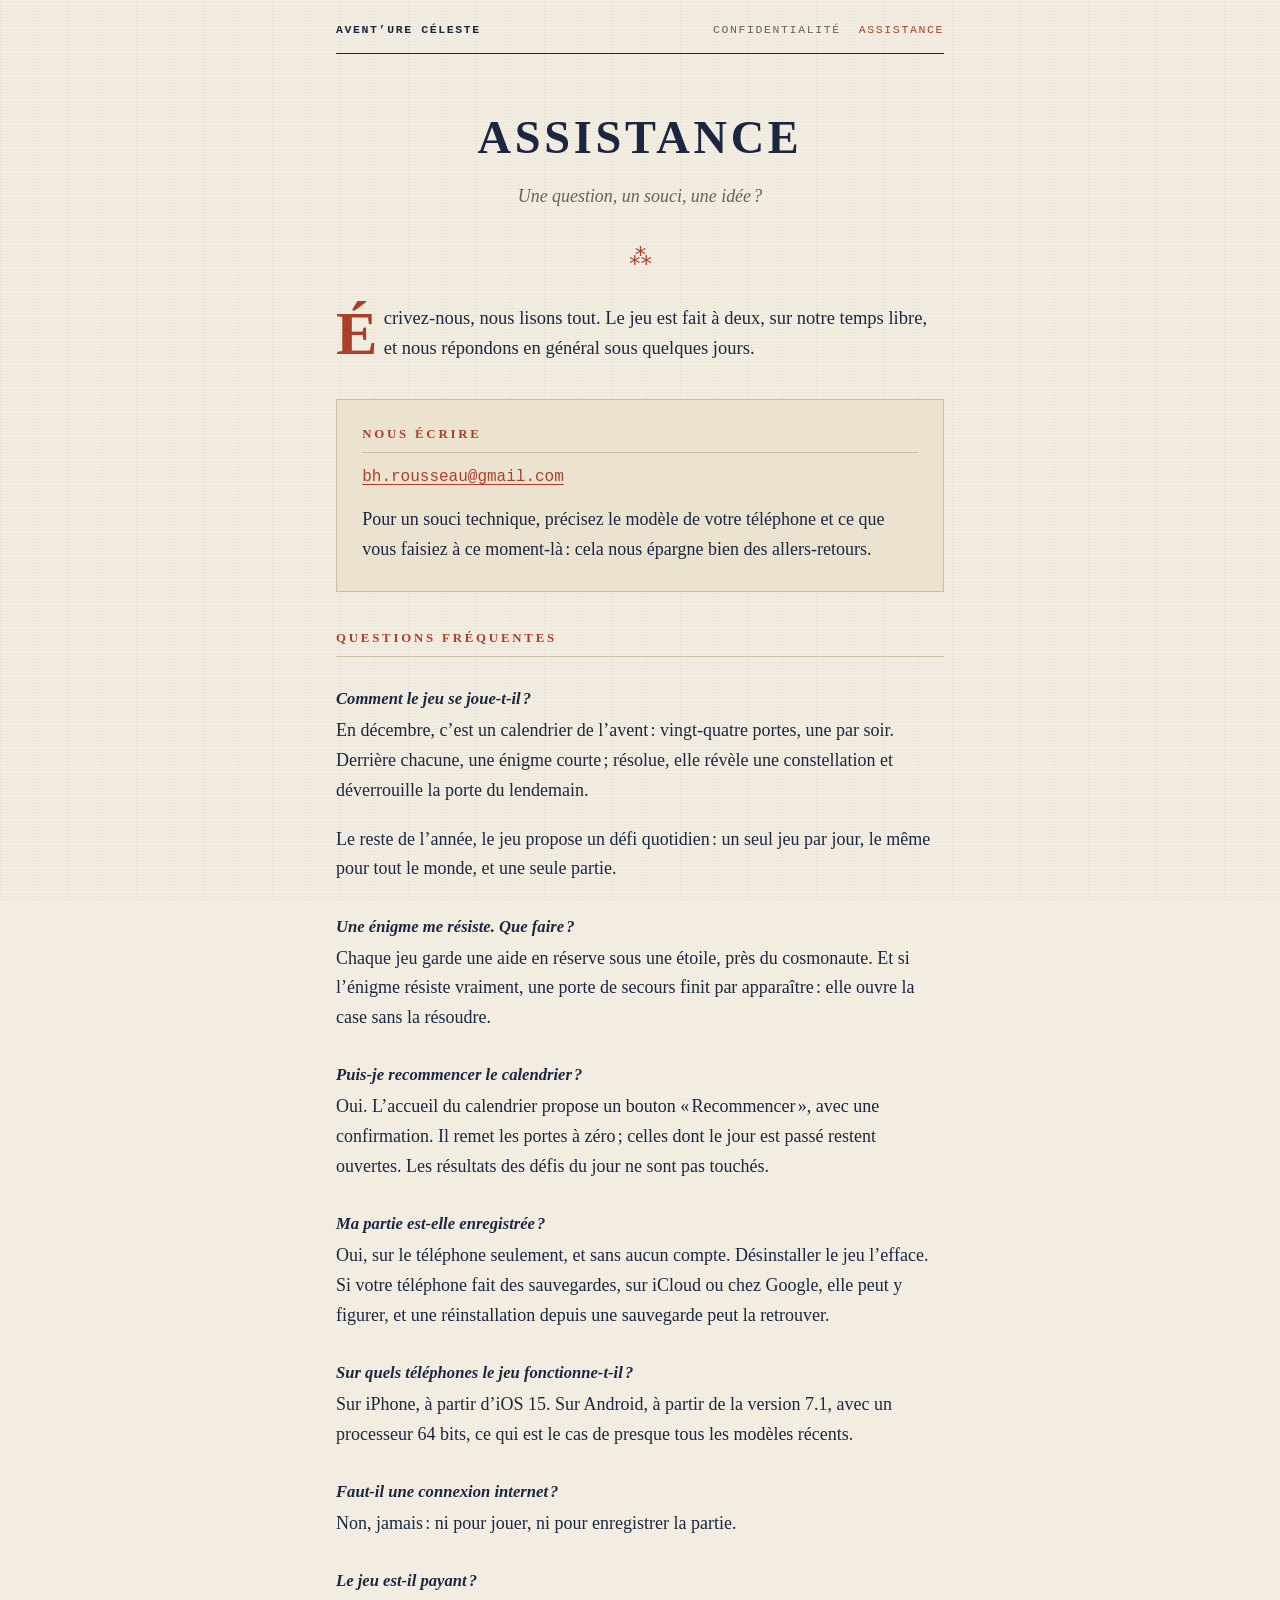
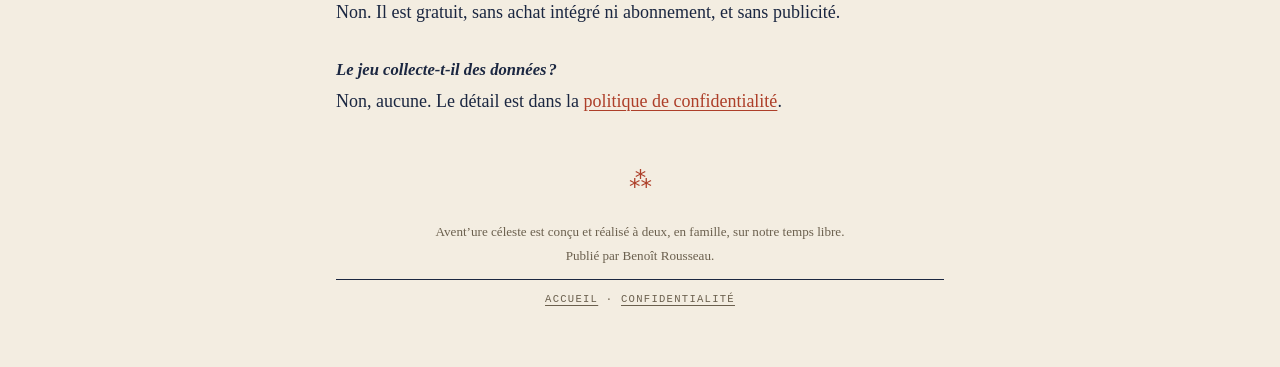
==== assistance.html @ ec70ee6d "Le site est repense d'un bloc, fond et forme, en clair uniquement Le theme sombre disparait : la pag" ====
<!DOCTYPE html>
<html lang="fr">
<head>
<meta charset="utf-8">
<meta name="viewport" content="width=device-width, initial-scale=1">
<meta name="color-scheme" content="light">
<title>Assistance — Avent’ure céleste</title>
<meta name="description" content="Questions fréquentes et contact pour Avent’ure céleste, le calendrier de l’avent à ouvrir en famille.">
<link rel="stylesheet" href="style.css">
</head>
<body>
<div class="page">

<header class="bandeau">
    <a class="marque" href="index.html">Avent’ure céleste</a>
    <nav aria-label="Pages du site">
        <a href="confidentialite.html">Confidentialité</a>
        <a href="assistance.html" aria-current="page">Assistance</a>
    </nav>
</header>

<main>

<div class="cartouche">
    <h1>Assistance</h1>
    <p class="sous-titre">Une question, un souci, une idée ?</p>
</div>
<span class="fleuron" aria-hidden="true">⁂</span>

<p class="attaque lettrine">Écrivez-nous, nous lisons tout. Le jeu est fait à
deux, sur notre temps libre, et nous répondons en général sous quelques
jours.</p>

<div class="encadre">
    <h2>Nous écrire</h2>
    <p class="adresse"><a href="mailto:bh.rousseau@gmail.com?subject=Avent%E2%80%99ure%20c%C3%A9leste">bh.rousseau@gmail.com</a></p>
    <p>Pour un souci technique, précisez le modèle de votre téléphone et ce que
    vous faisiez à ce moment-là : cela nous épargne bien des allers-retours.</p>
</div>

<h2>Questions fréquentes</h2>

<h3>Comment le jeu se joue-t-il ?</h3>

<p>En décembre, c’est un calendrier de l’avent : vingt-quatre portes, une par
soir. Derrière chacune, une énigme courte ; résolue, elle révèle une
constellation et déverrouille la porte du lendemain.</p>

<p>Le reste de l’année, le jeu propose un défi quotidien : un seul jeu par jour,
le même pour tout le monde, et une seule partie.</p>

<h3>Une énigme me résiste. Que faire ?</h3>

<p>Chaque jeu garde une aide en réserve sous une étoile, près du cosmonaute. Et
si l’énigme résiste vraiment, une porte de secours finit par apparaître : elle
ouvre la case sans la résoudre.</p>

<h3>Puis-je recommencer le calendrier ?</h3>

<p>Oui. L’accueil du calendrier propose un bouton « Recommencer », avec une
confirmation. Il remet les portes à zéro ; celles dont le jour est passé restent
ouvertes. Les résultats des défis du jour ne sont pas touchés.</p>

<h3>Ma partie est-elle enregistrée ?</h3>

<p>Oui, sur le téléphone seulement, et sans aucun compte. Désinstaller le jeu
l’efface. Si votre téléphone fait des sauvegardes, sur iCloud ou chez Google,
elle peut y figurer, et une réinstallation depuis une sauvegarde peut la
retrouver.</p>

<h3>Sur quels téléphones le jeu fonctionne-t-il ?</h3>

<p>Sur iPhone, à partir d’iOS 15. Sur Android, à partir de la version 7.1, avec
un processeur 64 bits, ce qui est le cas de presque tous les modèles récents.</p>

<h3>Faut-il une connexion internet ?</h3>

<p>Non, jamais : ni pour jouer, ni pour enregistrer la partie.</p>

<h3>Le jeu est-il payant ?</h3>

<p>Non. Il est gratuit, sans achat intégré ni abonnement, et sans publicité.</p>

<h3>Le jeu collecte-t-il des données ?</h3>

<p>Non, aucune. Le détail est dans la
<a href="confidentialite.html">politique de confidentialité</a>.</p>

</main>

<footer class="colophon">
    <span class="fleuron" aria-hidden="true">⁂</span>
    <p>Avent’ure céleste est conçu et réalisé à deux, en famille, sur notre temps libre.</p>
    <p>Publié par Benoît Rousseau.</p>
    <p class="mentions"><a href="index.html">Accueil</a> · <a href="confidentialite.html">Confidentialité</a></p>
</footer>

</div>
</body>
</html>
---- style.css ----
/* Avent’ure céleste — site public.

   Registre : la planche d’atlas céleste gravé, celui que revendique déjà le jeu
   en choisissant la Cinzel, d’après les capitales de la colonne Trajane. Papier
   vergé, encre de Prusse, et le vermillon des rubriques, comme dans les livres
   anciens où les titres étaient tracés à l’encre rouge.

   Un seul thème, clair : la page est un papier, pas un écran.

   Aucune ressource externe : ni police distante, ni script, ni mesure de
   fréquentation. Une page qui affirme ne rien collecter ne fait aucune requête
   vers un tiers. Le grain du papier est dessiné en CSS. */

:root {
    color-scheme: light;

    --papier:       #f3ede1;
    --papier-fonce: #ebe2d0;
    --trait:        #cbbda2;
    --encre:        #1b2741;
    --encre-douce:  #6b604e;
    --vermillon:    #ad3f29;

    --serif: ui-serif, "Iowan Old Style", "Palatino Linotype", Palatino, "Book Antiqua", Georgia, serif;
    --mono:  ui-monospace, SFMono-Regular, "SF Mono", Menlo, Consolas, "Liberation Mono", monospace;

    --colonne: 38rem;
}

* { box-sizing: border-box; }

html { -webkit-text-size-adjust: 100%; }

body {
    margin: 0;
    padding: 0 22px 56px;
    background: var(--papier);
    color: var(--encre);
    font-family: var(--serif);
    font-size: 18px;
    line-height: 1.66;
    position: relative;
    text-rendering: optimizeLegibility;
    -webkit-font-smoothing: antialiased;
}

/* Le vergé : les fines vergeures horizontales, et de loin en loin les
   pontuseaux verticaux, comme sur une feuille faite à la forme. */
body::before {
    content: "";
    position: fixed;
    inset: 0;
    z-index: -1;
    pointer-events: none;
    background-image:
        repeating-linear-gradient(0deg,  rgba(27, 39, 65, .022) 0 1px, transparent 1px 3px),
        repeating-linear-gradient(90deg, rgba(27, 39, 65, .024) 0 1px, transparent 1px 34px);
}

::selection { background: rgba(173, 63, 41, .16); }

.page { max-width: var(--colonne); margin: 0 auto; }

p { margin: 0 0 1.05em; }

a {
    color: var(--vermillon);
    text-decoration-thickness: 1px;
    text-underline-offset: 3px;
}
a:hover { color: var(--encre); }

/* --------------------------------------------------------------- bandeau */

.bandeau {
    display: flex;
    align-items: baseline;
    justify-content: space-between;
    gap: 14px;
    flex-wrap: wrap;
    padding: 20px 0 14px;
    border-bottom: 1px solid var(--encre);
    font-family: var(--mono);
    font-size: 0.72rem;
    letter-spacing: 0.14em;
    text-transform: uppercase;
}

.bandeau .marque { color: var(--encre); text-decoration: none; font-weight: 600; }
.bandeau nav { display: flex; gap: 18px; }
.bandeau nav a { color: var(--encre-douce); text-decoration: none; }
.bandeau a:hover,
.bandeau nav a[aria-current] { color: var(--vermillon); }

/* -------------------------------------------------------------- cartouche */

/* Le titre se compose comme la page de titre d’un atlas : centré, en
   capitales espacées, sous un surtitre discret, et fermé par un astérisme. */
.cartouche {
    text-align: center;
    padding: 58px 0 6px;
}

.surtitre {
    margin: 0 0 18px;
    font-family: var(--mono);
    font-size: 0.7rem;
    letter-spacing: 0.2em;
    text-transform: uppercase;
    color: var(--encre-douce);
}

h1 {
    margin: 0;
    font-size: clamp(1.9rem, 7.4vw, 2.9rem);
    font-weight: 600;
    line-height: 1.14;
    letter-spacing: 0.08em;
    text-transform: uppercase;
}

.sous-titre {
    max-width: 26rem;
    margin: 18px auto 0;
    font-size: 1.12rem;
    font-style: italic;
    line-height: 1.5;
    color: var(--encre-douce);
}

/* L’astérisme, trois étoiles en triangle : le fleuron du site. */
.fleuron {
    display: block;
    margin: 30px 0 34px;
    text-align: center;
    color: var(--vermillon);
    font-size: 1.45rem;
    letter-spacing: 0;
    line-height: 1;
}

.estampille sup { text-transform: none; }

.estampille {
    margin: -14px 0 30px;
    text-align: center;
    font-family: var(--mono);
    font-size: 0.68rem;
    letter-spacing: 0.14em;
    text-transform: uppercase;
    color: var(--encre-douce);
}

/* ------------------------------------------------------------------ texte */

.attaque { font-size: 1.16rem; line-height: 1.62; }

/* La lettrine, à l’encre rouge, ouvre le premier paragraphe. */
.lettrine::first-letter {
    float: left;
    margin: 0.06em 0.1em 0 0;
    font-size: 3.35em;
    line-height: 0.86;
    font-weight: 600;
    color: var(--vermillon);
}

/* Les rubriques : capitales espacées, à l’encre rouge, sur un filet. */
h2 {
    margin: 2.6em 0 0.9em;
    padding-bottom: 0.5em;
    border-bottom: 1px solid var(--trait);
    font-size: 0.8rem;
    font-weight: 600;
    letter-spacing: 0.22em;
    text-transform: uppercase;
    color: var(--vermillon);
}

h3 {
    margin: 1.7em 0 0.2em;
    font-size: 1.04rem;
    font-weight: 600;
    font-style: italic;
}

h3 + p { margin-top: 0; }

ul { margin: 0 0 1.05em; padding-left: 1.15em; }
li { margin-bottom: 0.45em; }
li::marker { color: var(--vermillon); }

/* -------------------------------------------------------------- promesse */

.promesse {
    display: flex;
    flex-wrap: wrap;
    justify-content: center;
    gap: 4px 0;
    margin: 2.8em 0;
    padding: 0.9em 0;
    list-style: none;
    border-top: 1px solid var(--trait);
    border-bottom: 1px solid var(--trait);
    font-size: 0.78rem;
    letter-spacing: 0.16em;
    text-transform: uppercase;
}

.promesse li { margin: 0; }
.promesse li::marker { content: none; }
.promesse li + li::before {
    content: "·";
    margin: 0 0.75em;
    color: var(--vermillon);
}

/* ---------------------------------------------------------------- planche */

/* La planche est tracée par outils/planche.py depuis les données du jeu :
   directions réelles, projection stéréographique, rayon des étoiles tiré de
   leur magnitude. Le double filet est le cadre d’une planche gravée. */
.planche-figure { margin: 2.4em 0 0.6em; }

.cadre {
    border: 3px double var(--encre);
    padding: 8px;
}

.planche { display: block; width: 100%; height: auto; }

.planche .figure line    { stroke: var(--encre); stroke-width: .6; opacity: .42; }
.planche .champ circle   { fill: var(--encre); opacity: .42; }
.planche .sommets circle { fill: var(--encre); }
.planche .sommets .halo  { fill: none; stroke: var(--vermillon); stroke-width: .7; opacity: .7; }

.planche .noms text {
    font-family: var(--serif);
    font-style: italic;
    font-size: 10px;
    fill: var(--encre-douce);
}

.planche-figure figcaption { margin-top: 1.1em; text-align: center; }

.legende {
    margin: 0 0 0.7em;
    font-size: 0.78rem;
    font-weight: 600;
    letter-spacing: 0.22em;
    text-transform: uppercase;
}

.notice {
    margin: 0 auto 1em;
    max-width: 31rem;
    font-style: italic;
    font-size: 1rem;
    line-height: 1.58;
}

.credit {
    margin: 0 auto;
    max-width: 31rem;
    font-size: 0.8rem;
    line-height: 1.55;
    color: var(--encre-douce);
}

.credit a { color: var(--encre-douce); }
.credit a:hover { color: var(--vermillon); }

/* --------------------------------------------------------------- sommaire */

.sommaire { list-style: none; padding: 0; margin: 0; }

.sommaire li {
    margin: 0;
    padding: 0.85em 0;
    border-bottom: 1px solid var(--trait);
}
.sommaire li::marker { content: none; }

.sommaire a { font-size: 1.08rem; font-weight: 600; text-decoration: none; }
.sommaire a:hover { text-decoration: underline; }

.sommaire span {
    display: block;
    font-size: 0.95rem;
    font-style: italic;
    color: var(--encre-douce);
}

/* ----------------------------------------------------------------- encadré */

.encadre {
    margin: 2em 0;
    padding: 1.2em 1.4em 0.4em;
    background: var(--papier-fonce);
    border: 1px solid var(--trait);
}

.encadre h2 { margin-top: 0.2em; }

.adresse {
    margin: 0.2em 0 0.9em;
    font-family: var(--mono);
    font-size: 1rem;
    word-break: break-all;
}

/* ---------------------------------------------------------------- colophon */

.colophon {
    margin-top: 4em;
    text-align: center;
    font-size: 0.82rem;
    line-height: 1.6;
    color: var(--encre-douce);
}

.colophon .fleuron { margin: 0 0 1.2em; }
.colophon p { margin: 0 0 0.3em; }

.colophon .mentions {
    margin-top: 1.2em;
    padding-top: 1em;
    border-top: 1px solid var(--encre);
    font-family: var(--mono);
    font-size: 0.66rem;
    letter-spacing: 0.12em;
    text-transform: uppercase;
}

.colophon a { color: var(--encre-douce); }
.colophon a:hover { color: var(--vermillon); }

@media (max-width: 520px) {
    body { font-size: 17px; padding: 0 18px 48px; }

    .bandeau { flex-direction: column; align-items: center; gap: 8px; text-align: center; }

    .promesse {
        display: grid;
        grid-template-columns: 1fr 1fr;
        gap: 0.55em 0;
        text-align: center;
    }
    .promesse li + li::before { content: none; }
    .promesse li:nth-child(odd) { border-right: 1px solid var(--trait); }
    .cartouche { padding-top: 42px; }
    .attaque { font-size: 1.08rem; }
    .encadre { padding-left: 1.1em; padding-right: 1.1em; }
}
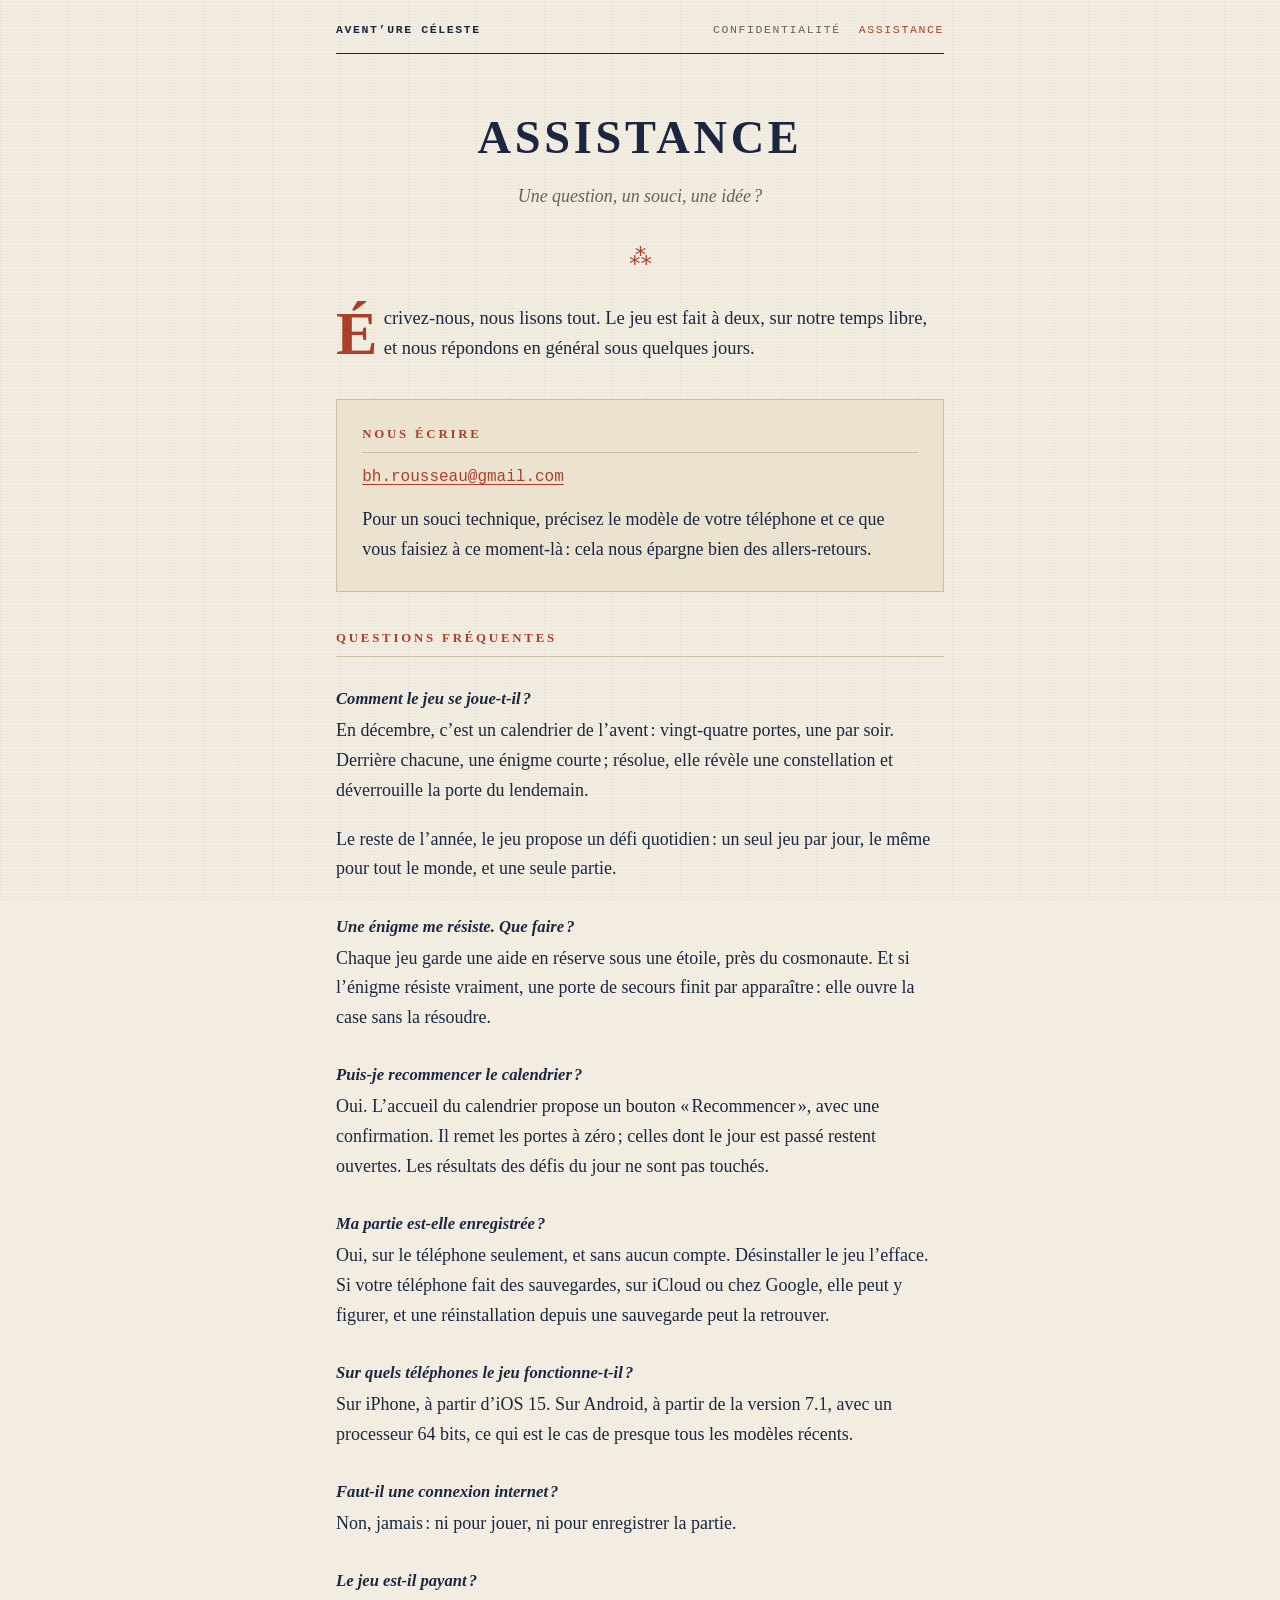
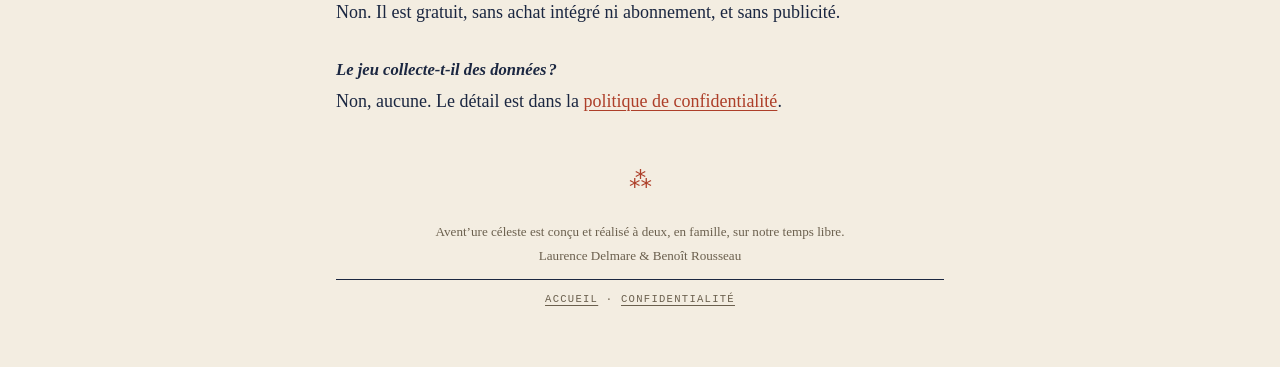
==== commit e7cca1fe: "Le colophon nomme les deux auteurs La ligne Publie par Benoit Rousseau ne disait qu'une moitie de l'" ====
--- a/assistance.html
+++ b/assistance.html
@@ -6,16 +6,16 @@
 <meta name="color-scheme" content="light">
 <title>Assistance — Avent’ure céleste</title>
 <meta name="description" content="Questions fréquentes et contact pour Avent’ure céleste, le calendrier de l’avent à ouvrir en famille.">
-<link rel="stylesheet" href="style.css">
+<link rel="stylesheet" href="style.css?v=77f6865f">
 </head>
 <body>
 <div class="page">
 
 <header class="bandeau">
-    <a class="marque" href="index.html">Avent’ure céleste</a>
+    <a class="marque" href="index.html?v=77f6865f">Avent’ure céleste</a>
     <nav aria-label="Pages du site">
-        <a href="confidentialite.html">Confidentialité</a>
-        <a href="assistance.html" aria-current="page">Assistance</a>
+        <a href="confidentialite.html?v=77f6865f">Confidentialité</a>
+        <a href="assistance.html?v=77f6865f" aria-current="page">Assistance</a>
     </nav>
 </header>
 
@@ -84,15 +84,15 @@
 <h3>Le jeu collecte-t-il des données ?</h3>
 
 <p>Non, aucune. Le détail est dans la
-<a href="confidentialite.html">politique de confidentialité</a>.</p>
+<a href="confidentialite.html?v=77f6865f">politique de confidentialité</a>.</p>
 
 </main>
 
 <footer class="colophon">
     <span class="fleuron" aria-hidden="true">⁂</span>
     <p>Avent’ure céleste est conçu et réalisé à deux, en famille, sur notre temps libre.</p>
-    <p>Publié par Benoît Rousseau.</p>
-    <p class="mentions"><a href="index.html">Accueil</a> · <a href="confidentialite.html">Confidentialité</a></p>
+    <p>Laurence&nbsp;Delmare &amp; Benoît&nbsp;Rousseau</p>
+    <p class="mentions"><a href="index.html?v=77f6865f">Accueil</a> · <a href="confidentialite.html?v=77f6865f">Confidentialité</a></p>
 </footer>
 
 </div>
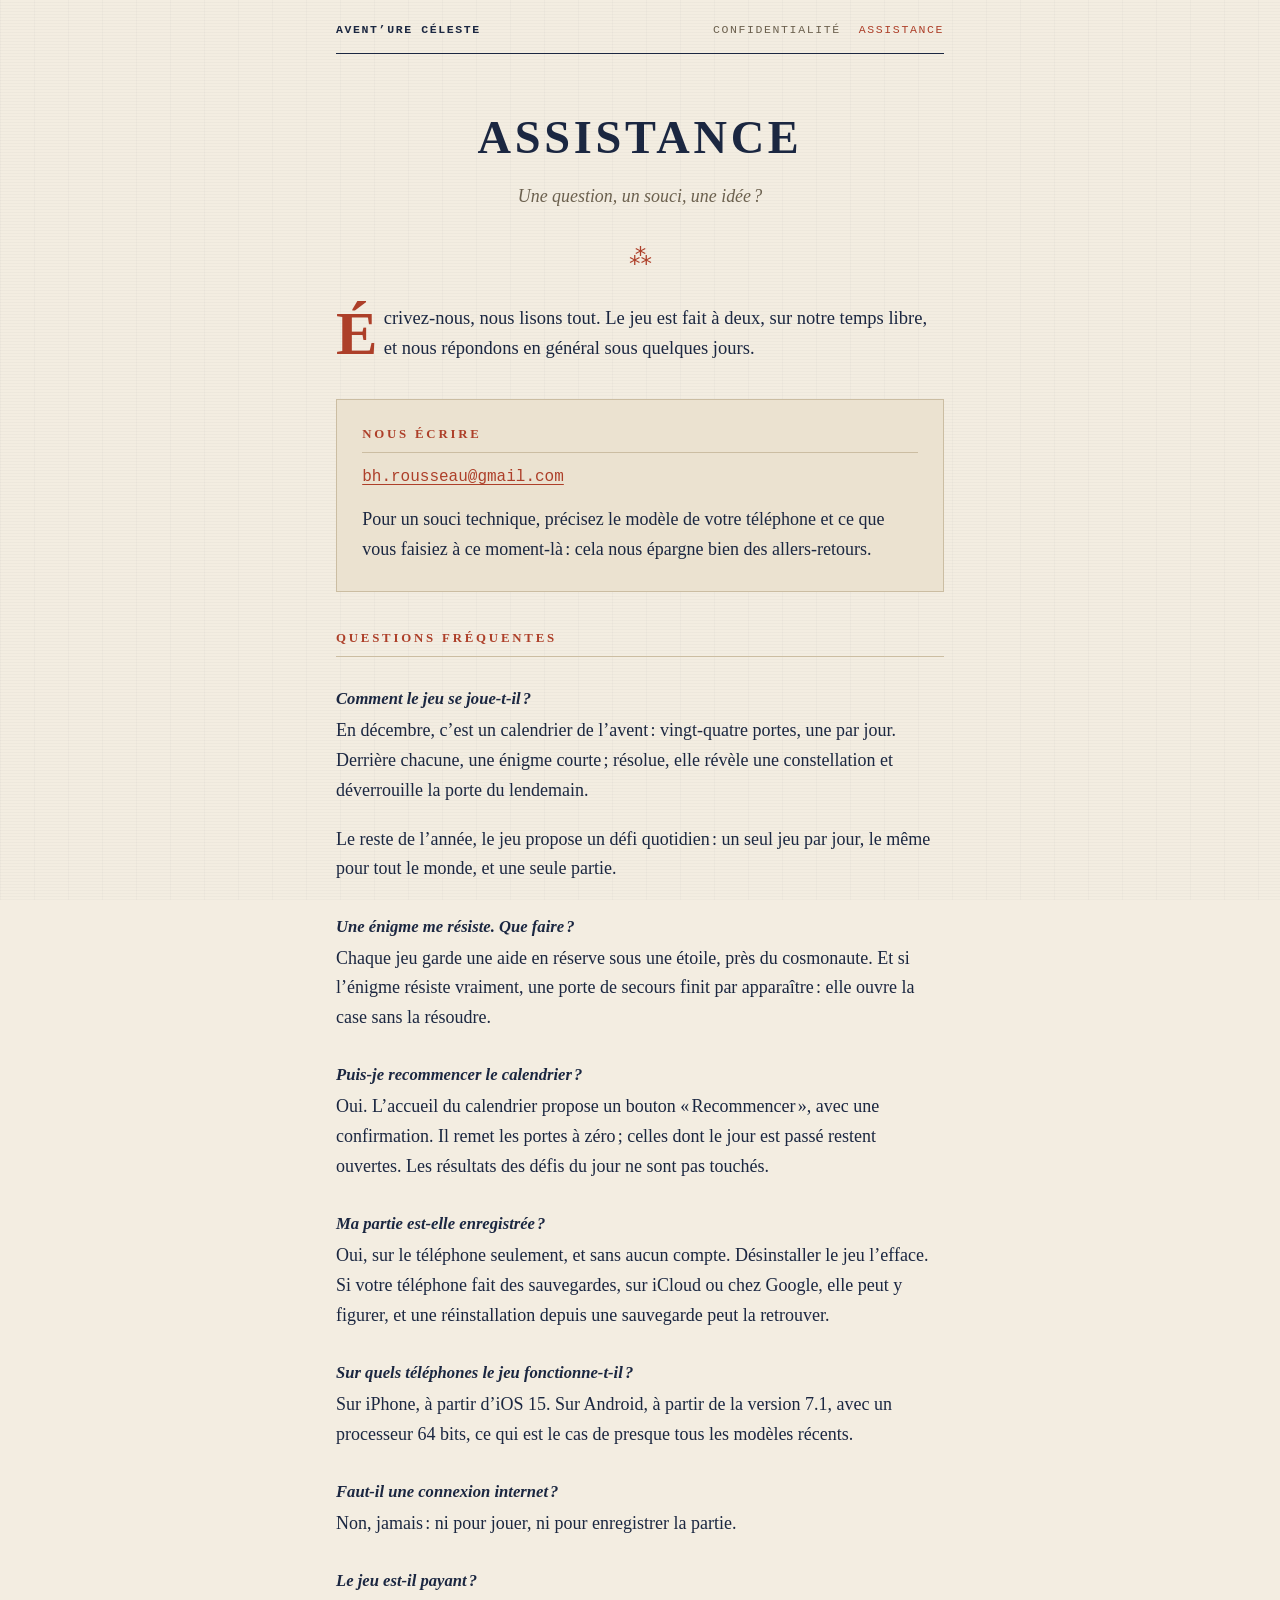
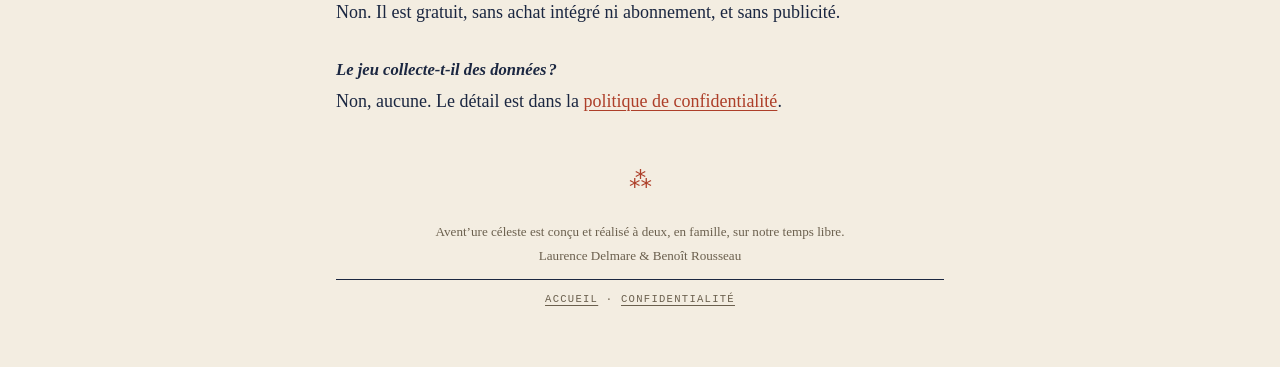
==== commit c2d7d54b: "Une porte par jour, et non par soir Le site disait une porte chaque soir de decembre. Le calendrier " ====
--- a/assistance.html
+++ b/assistance.html
@@ -6,16 +6,16 @@
 <meta name="color-scheme" content="light">
 <title>Assistance — Avent’ure céleste</title>
 <meta name="description" content="Questions fréquentes et contact pour Avent’ure céleste, le calendrier de l’avent à ouvrir en famille.">
-<link rel="stylesheet" href="style.css?v=77f6865f">
+<link rel="stylesheet" href="style.css?v=f3d1a6d8">
 </head>
 <body>
 <div class="page">
 
 <header class="bandeau">
-    <a class="marque" href="index.html?v=77f6865f">Avent’ure céleste</a>
+    <a class="marque" href="index.html?v=f3d1a6d8">Avent’ure céleste</a>
     <nav aria-label="Pages du site">
-        <a href="confidentialite.html?v=77f6865f">Confidentialité</a>
-        <a href="assistance.html?v=77f6865f" aria-current="page">Assistance</a>
+        <a href="confidentialite.html?v=f3d1a6d8">Confidentialité</a>
+        <a href="assistance.html?v=f3d1a6d8" aria-current="page">Assistance</a>
     </nav>
 </header>
 
@@ -43,7 +43,7 @@
 <h3>Comment le jeu se joue-t-il ?</h3>
 
 <p>En décembre, c’est un calendrier de l’avent : vingt-quatre portes, une par
-soir. Derrière chacune, une énigme courte ; résolue, elle révèle une
+jour. Derrière chacune, une énigme courte ; résolue, elle révèle une
 constellation et déverrouille la porte du lendemain.</p>
 
 <p>Le reste de l’année, le jeu propose un défi quotidien : un seul jeu par jour,
@@ -84,7 +84,7 @@
 <h3>Le jeu collecte-t-il des données ?</h3>
 
 <p>Non, aucune. Le détail est dans la
-<a href="confidentialite.html?v=77f6865f">politique de confidentialité</a>.</p>
+<a href="confidentialite.html?v=f3d1a6d8">politique de confidentialité</a>.</p>
 
 </main>
 
@@ -92,7 +92,7 @@
     <span class="fleuron" aria-hidden="true">⁂</span>
     <p>Avent’ure céleste est conçu et réalisé à deux, en famille, sur notre temps libre.</p>
     <p>Laurence&nbsp;Delmare &amp; Benoît&nbsp;Rousseau</p>
-    <p class="mentions"><a href="index.html?v=77f6865f">Accueil</a> · <a href="confidentialite.html?v=77f6865f">Confidentialité</a></p>
+    <p class="mentions"><a href="index.html?v=f3d1a6d8">Accueil</a> · <a href="confidentialite.html?v=f3d1a6d8">Confidentialité</a></p>
 </footer>
 
 </div>
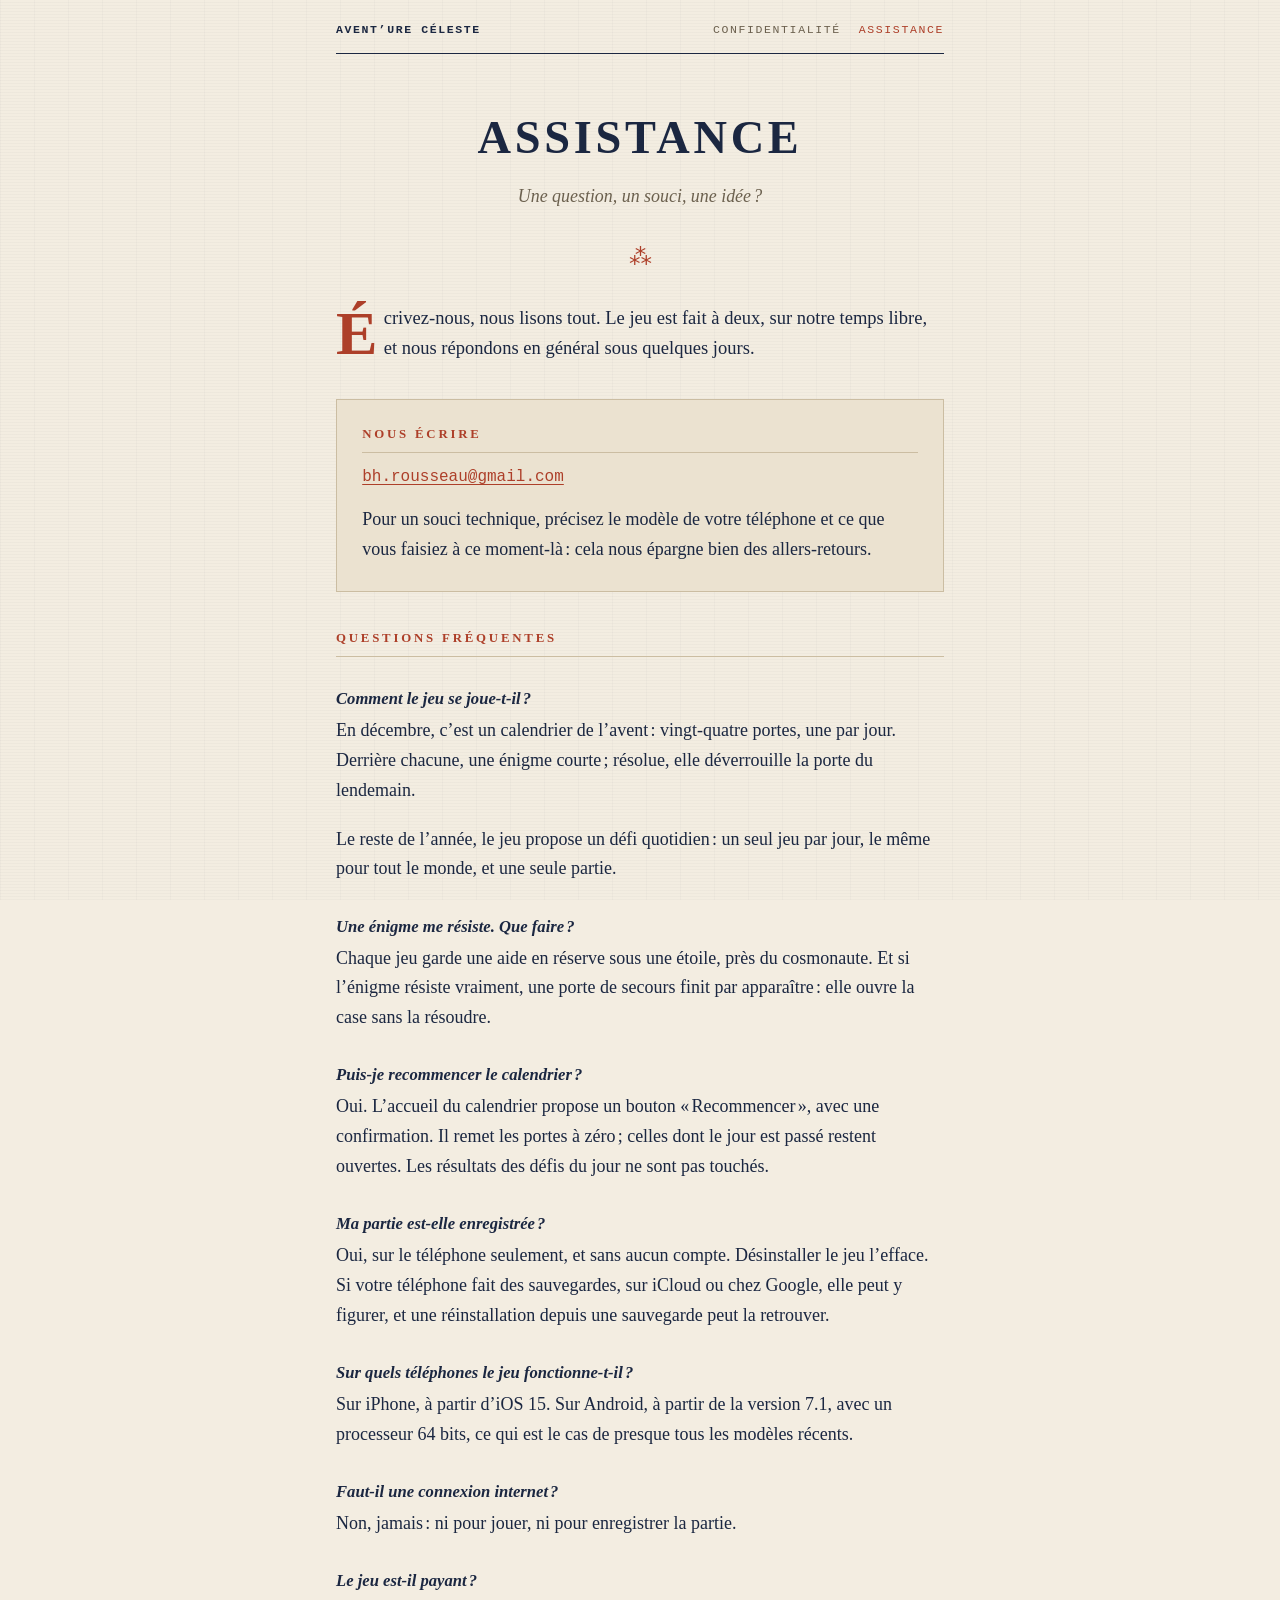
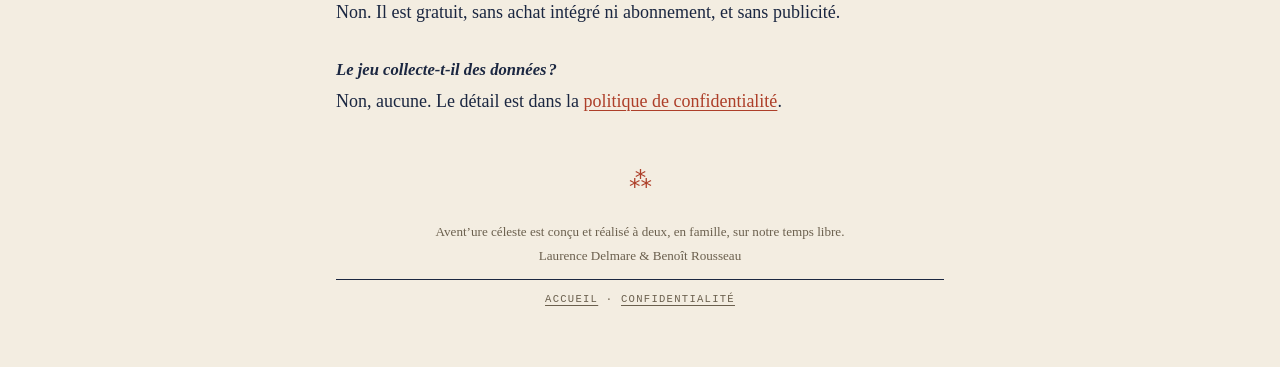
==== commit fdd446ba: "L'accueil et l'assistance gardent la surprise des portes Un calendrier de l'avent tient tout entier " ====
--- a/assistance.html
+++ b/assistance.html
@@ -6,16 +6,16 @@
 <meta name="color-scheme" content="light">
 <title>Assistance — Avent’ure céleste</title>
 <meta name="description" content="Questions fréquentes et contact pour Avent’ure céleste, le calendrier de l’avent à ouvrir en famille.">
-<link rel="stylesheet" href="style.css?v=f3d1a6d8">
+<link rel="stylesheet" href="style.css?v=7576db2f">
 </head>
 <body>
 <div class="page">
 
 <header class="bandeau">
-    <a class="marque" href="index.html?v=f3d1a6d8">Avent’ure céleste</a>
+    <a class="marque" href="index.html?v=7576db2f">Avent’ure céleste</a>
     <nav aria-label="Pages du site">
-        <a href="confidentialite.html?v=f3d1a6d8">Confidentialité</a>
-        <a href="assistance.html?v=f3d1a6d8" aria-current="page">Assistance</a>
+        <a href="confidentialite.html?v=7576db2f">Confidentialité</a>
+        <a href="assistance.html?v=7576db2f" aria-current="page">Assistance</a>
     </nav>
 </header>
 
@@ -43,8 +43,8 @@
 <h3>Comment le jeu se joue-t-il ?</h3>
 
 <p>En décembre, c’est un calendrier de l’avent : vingt-quatre portes, une par
-jour. Derrière chacune, une énigme courte ; résolue, elle révèle une
-constellation et déverrouille la porte du lendemain.</p>
+jour. Derrière chacune, une énigme courte ; résolue, elle déverrouille la porte
+du lendemain.</p>
 
 <p>Le reste de l’année, le jeu propose un défi quotidien : un seul jeu par jour,
 le même pour tout le monde, et une seule partie.</p>
@@ -84,7 +84,7 @@
 <h3>Le jeu collecte-t-il des données ?</h3>
 
 <p>Non, aucune. Le détail est dans la
-<a href="confidentialite.html?v=f3d1a6d8">politique de confidentialité</a>.</p>
+<a href="confidentialite.html?v=7576db2f">politique de confidentialité</a>.</p>
 
 </main>
 
@@ -92,7 +92,7 @@
     <span class="fleuron" aria-hidden="true">⁂</span>
     <p>Avent’ure céleste est conçu et réalisé à deux, en famille, sur notre temps libre.</p>
     <p>Laurence&nbsp;Delmare &amp; Benoît&nbsp;Rousseau</p>
-    <p class="mentions"><a href="index.html?v=f3d1a6d8">Accueil</a> · <a href="confidentialite.html?v=f3d1a6d8">Confidentialité</a></p>
+    <p class="mentions"><a href="index.html?v=7576db2f">Accueil</a> · <a href="confidentialite.html?v=7576db2f">Confidentialité</a></p>
 </footer>
 
 </div>
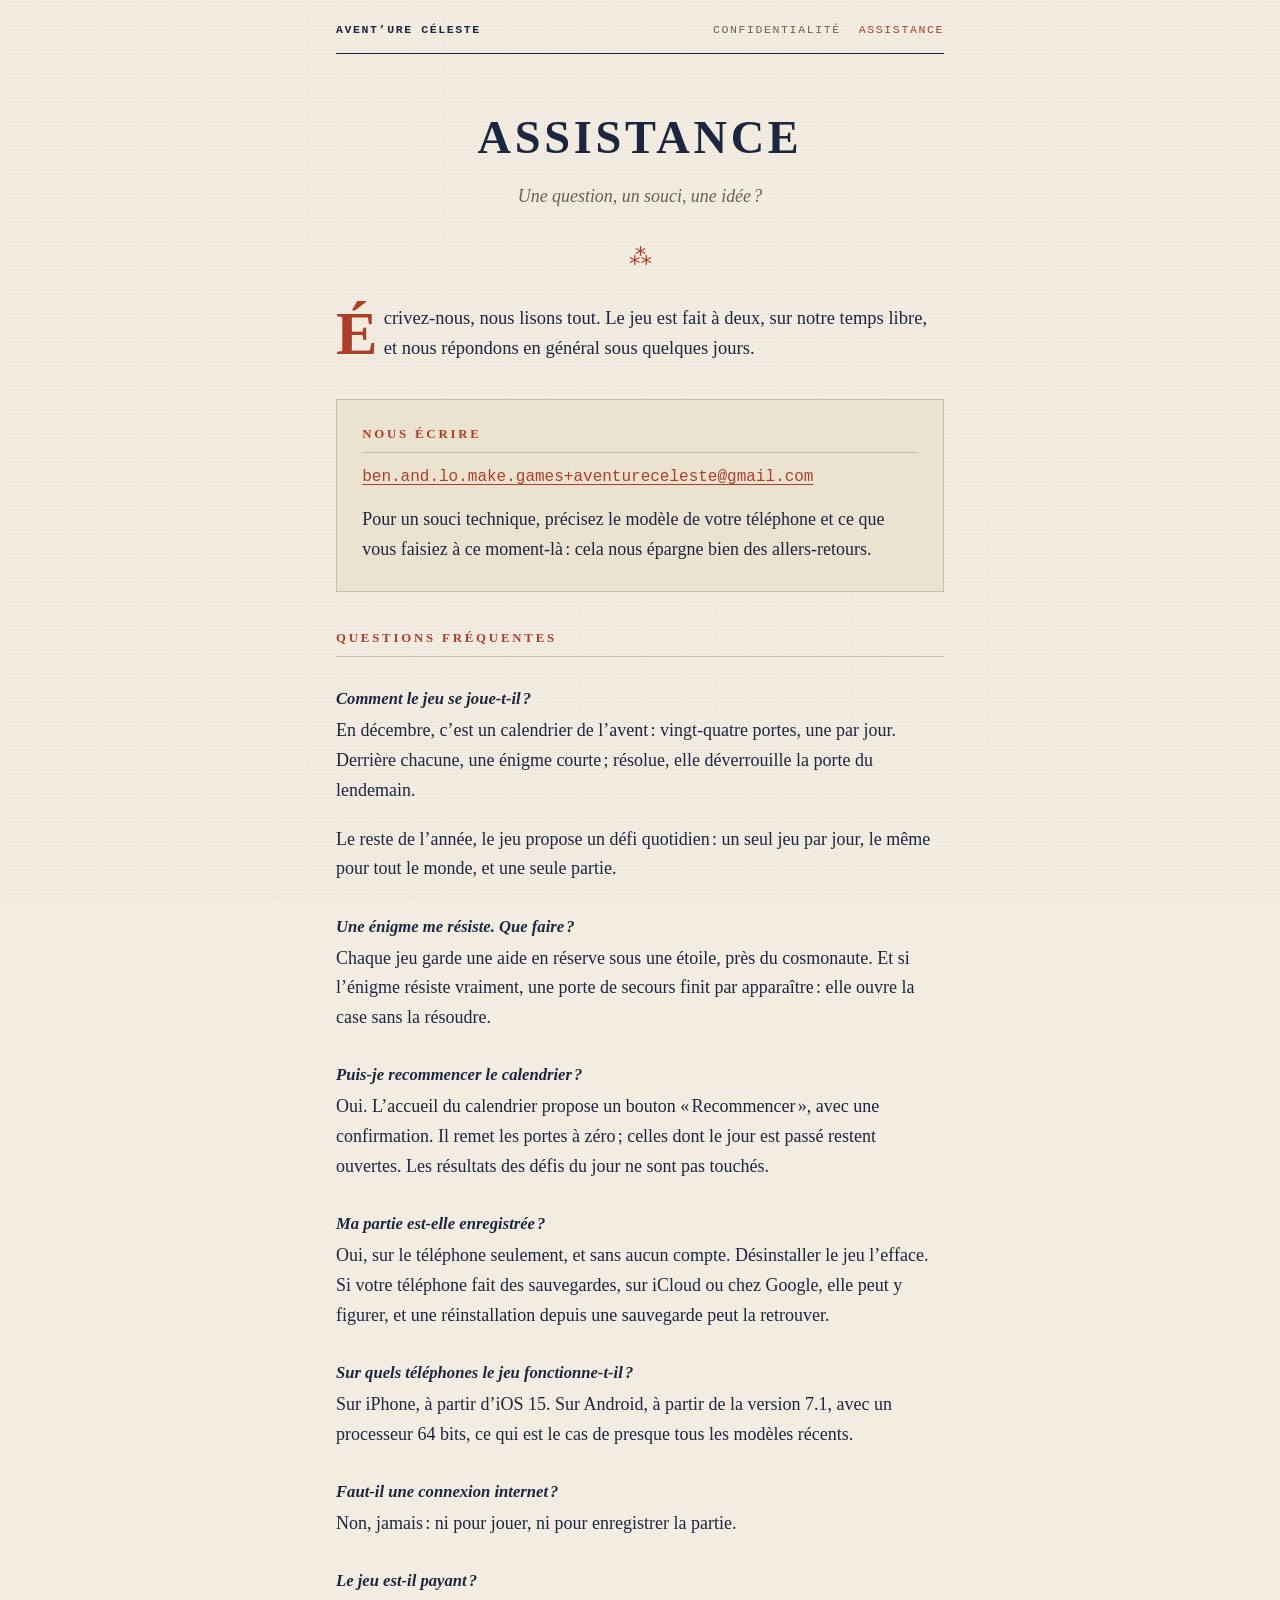
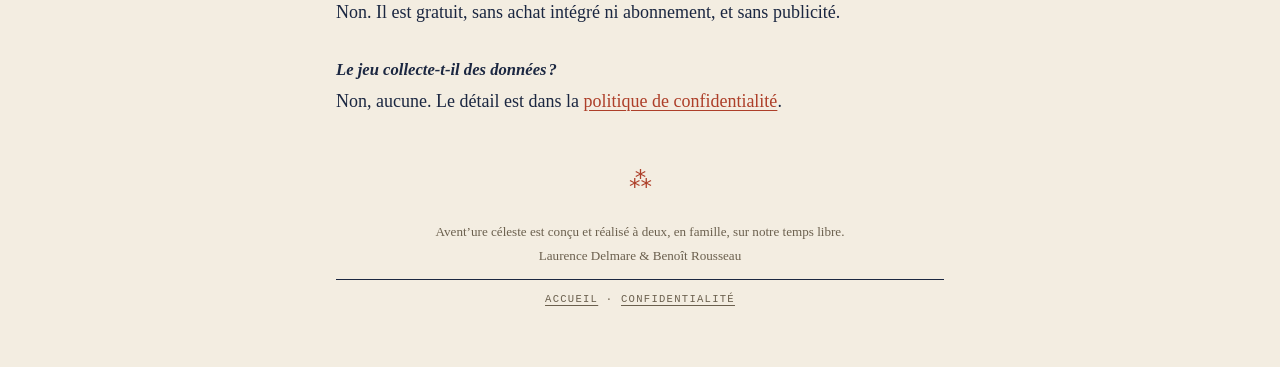
==== commit 38c29d3d: "Le site passe a l'adresse commune des jeux La boite personnelle disparait du site public. Le contact" ====
--- a/assistance.html
+++ b/assistance.html
@@ -6,16 +6,16 @@
 <meta name="color-scheme" content="light">
 <title>Assistance — Avent’ure céleste</title>
 <meta name="description" content="Questions fréquentes et contact pour Avent’ure céleste, le calendrier de l’avent à ouvrir en famille.">
-<link rel="stylesheet" href="style.css?v=7576db2f">
+<link rel="stylesheet" href="style.css?v=88bca936">
 </head>
 <body>
 <div class="page">
 
 <header class="bandeau">
-    <a class="marque" href="index.html?v=7576db2f">Avent’ure céleste</a>
+    <a class="marque" href="index.html?v=88bca936">Avent’ure céleste</a>
     <nav aria-label="Pages du site">
-        <a href="confidentialite.html?v=7576db2f">Confidentialité</a>
-        <a href="assistance.html?v=7576db2f" aria-current="page">Assistance</a>
+        <a href="confidentialite.html?v=88bca936">Confidentialité</a>
+        <a href="assistance.html?v=88bca936" aria-current="page">Assistance</a>
     </nav>
 </header>
 
@@ -33,7 +33,7 @@
 
 <div class="encadre">
     <h2>Nous écrire</h2>
-    <p class="adresse"><a href="mailto:bh.rousseau@gmail.com?subject=Avent%E2%80%99ure%20c%C3%A9leste">bh.rousseau@gmail.com</a></p>
+    <p class="adresse"><a href="mailto:ben.and.lo.make.games%2Baventureceleste@gmail.com?subject=Avent%E2%80%99ure%20c%C3%A9leste">ben.and.lo.make.games+aventureceleste@gmail.com</a></p>
     <p>Pour un souci technique, précisez le modèle de votre téléphone et ce que
     vous faisiez à ce moment-là : cela nous épargne bien des allers-retours.</p>
 </div>
@@ -84,7 +84,7 @@
 <h3>Le jeu collecte-t-il des données ?</h3>
 
 <p>Non, aucune. Le détail est dans la
-<a href="confidentialite.html?v=7576db2f">politique de confidentialité</a>.</p>
+<a href="confidentialite.html?v=88bca936">politique de confidentialité</a>.</p>
 
 </main>
 
@@ -92,7 +92,7 @@
     <span class="fleuron" aria-hidden="true">⁂</span>
     <p>Avent’ure céleste est conçu et réalisé à deux, en famille, sur notre temps libre.</p>
     <p>Laurence&nbsp;Delmare &amp; Benoît&nbsp;Rousseau</p>
-    <p class="mentions"><a href="index.html?v=7576db2f">Accueil</a> · <a href="confidentialite.html?v=7576db2f">Confidentialité</a></p>
+    <p class="mentions"><a href="index.html?v=88bca936">Accueil</a> · <a href="confidentialite.html?v=88bca936">Confidentialité</a></p>
 </footer>
 
 </div>
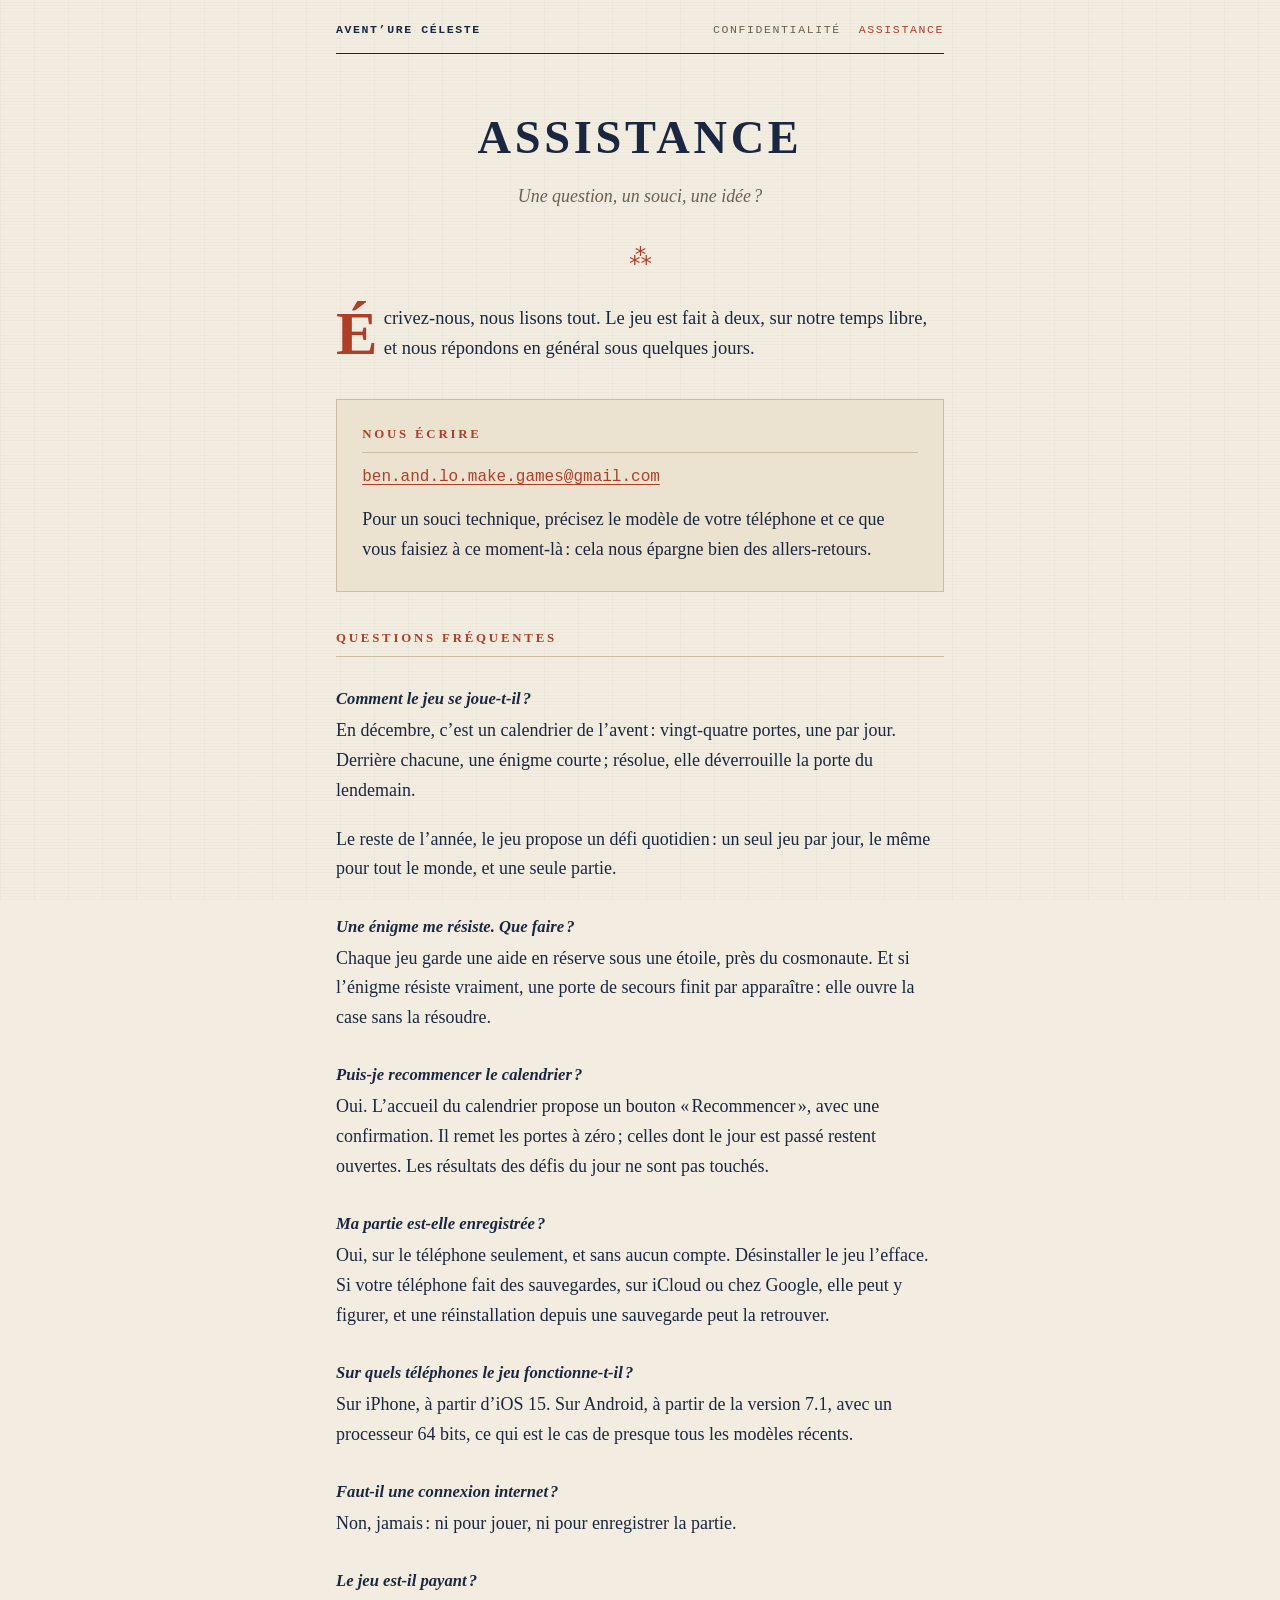
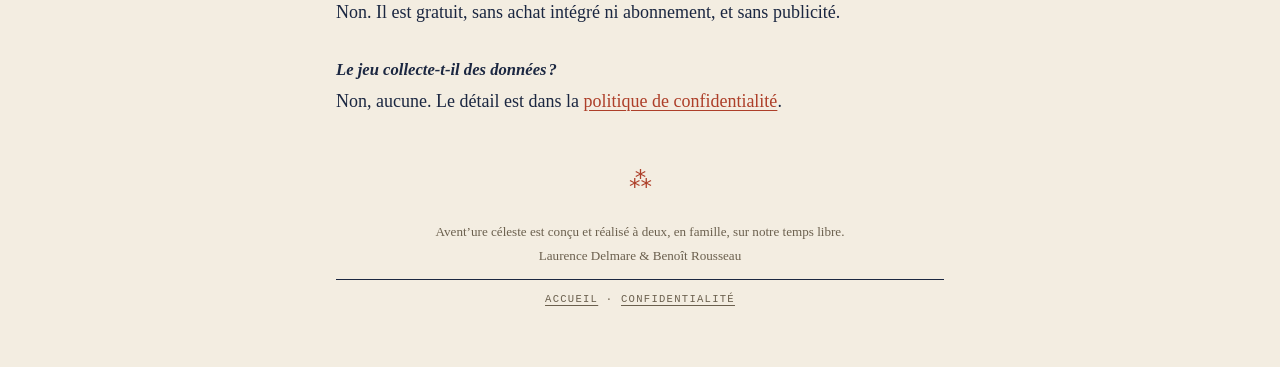
==== commit e2407a90: "L'adresse affichee n'a plus de suffixe, le lien le garde La variante +aventureceleste deroutait a la" ====
--- a/assistance.html
+++ b/assistance.html
@@ -6,16 +6,16 @@
 <meta name="color-scheme" content="light">
 <title>Assistance — Avent’ure céleste</title>
 <meta name="description" content="Questions fréquentes et contact pour Avent’ure céleste, le calendrier de l’avent à ouvrir en famille.">
-<link rel="stylesheet" href="style.css?v=88bca936">
+<link rel="stylesheet" href="style.css?v=e7a8f6ab">
 </head>
 <body>
 <div class="page">
 
 <header class="bandeau">
-    <a class="marque" href="index.html?v=88bca936">Avent’ure céleste</a>
+    <a class="marque" href="index.html?v=e7a8f6ab">Avent’ure céleste</a>
     <nav aria-label="Pages du site">
-        <a href="confidentialite.html?v=88bca936">Confidentialité</a>
-        <a href="assistance.html?v=88bca936" aria-current="page">Assistance</a>
+        <a href="confidentialite.html?v=e7a8f6ab">Confidentialité</a>
+        <a href="assistance.html?v=e7a8f6ab" aria-current="page">Assistance</a>
     </nav>
 </header>
 
@@ -33,7 +33,7 @@
 
 <div class="encadre">
     <h2>Nous écrire</h2>
-    <p class="adresse"><a href="mailto:ben.and.lo.make.games%2Baventureceleste@gmail.com?subject=Avent%E2%80%99ure%20c%C3%A9leste">ben.and.lo.make.games+aventureceleste@gmail.com</a></p>
+    <p class="adresse"><a href="mailto:ben.and.lo.make.games%2Baventureceleste@gmail.com?subject=Avent%E2%80%99ure%20c%C3%A9leste">ben.and.lo.make.games@gmail.com</a></p>
     <p>Pour un souci technique, précisez le modèle de votre téléphone et ce que
     vous faisiez à ce moment-là : cela nous épargne bien des allers-retours.</p>
 </div>
@@ -84,7 +84,7 @@
 <h3>Le jeu collecte-t-il des données ?</h3>
 
 <p>Non, aucune. Le détail est dans la
-<a href="confidentialite.html?v=88bca936">politique de confidentialité</a>.</p>
+<a href="confidentialite.html?v=e7a8f6ab">politique de confidentialité</a>.</p>
 
 </main>
 
@@ -92,7 +92,7 @@
     <span class="fleuron" aria-hidden="true">⁂</span>
     <p>Avent’ure céleste est conçu et réalisé à deux, en famille, sur notre temps libre.</p>
     <p>Laurence&nbsp;Delmare &amp; Benoît&nbsp;Rousseau</p>
-    <p class="mentions"><a href="index.html?v=88bca936">Accueil</a> · <a href="confidentialite.html?v=88bca936">Confidentialité</a></p>
+    <p class="mentions"><a href="index.html?v=e7a8f6ab">Accueil</a> · <a href="confidentialite.html?v=e7a8f6ab">Confidentialité</a></p>
 </footer>
 
 </div>
